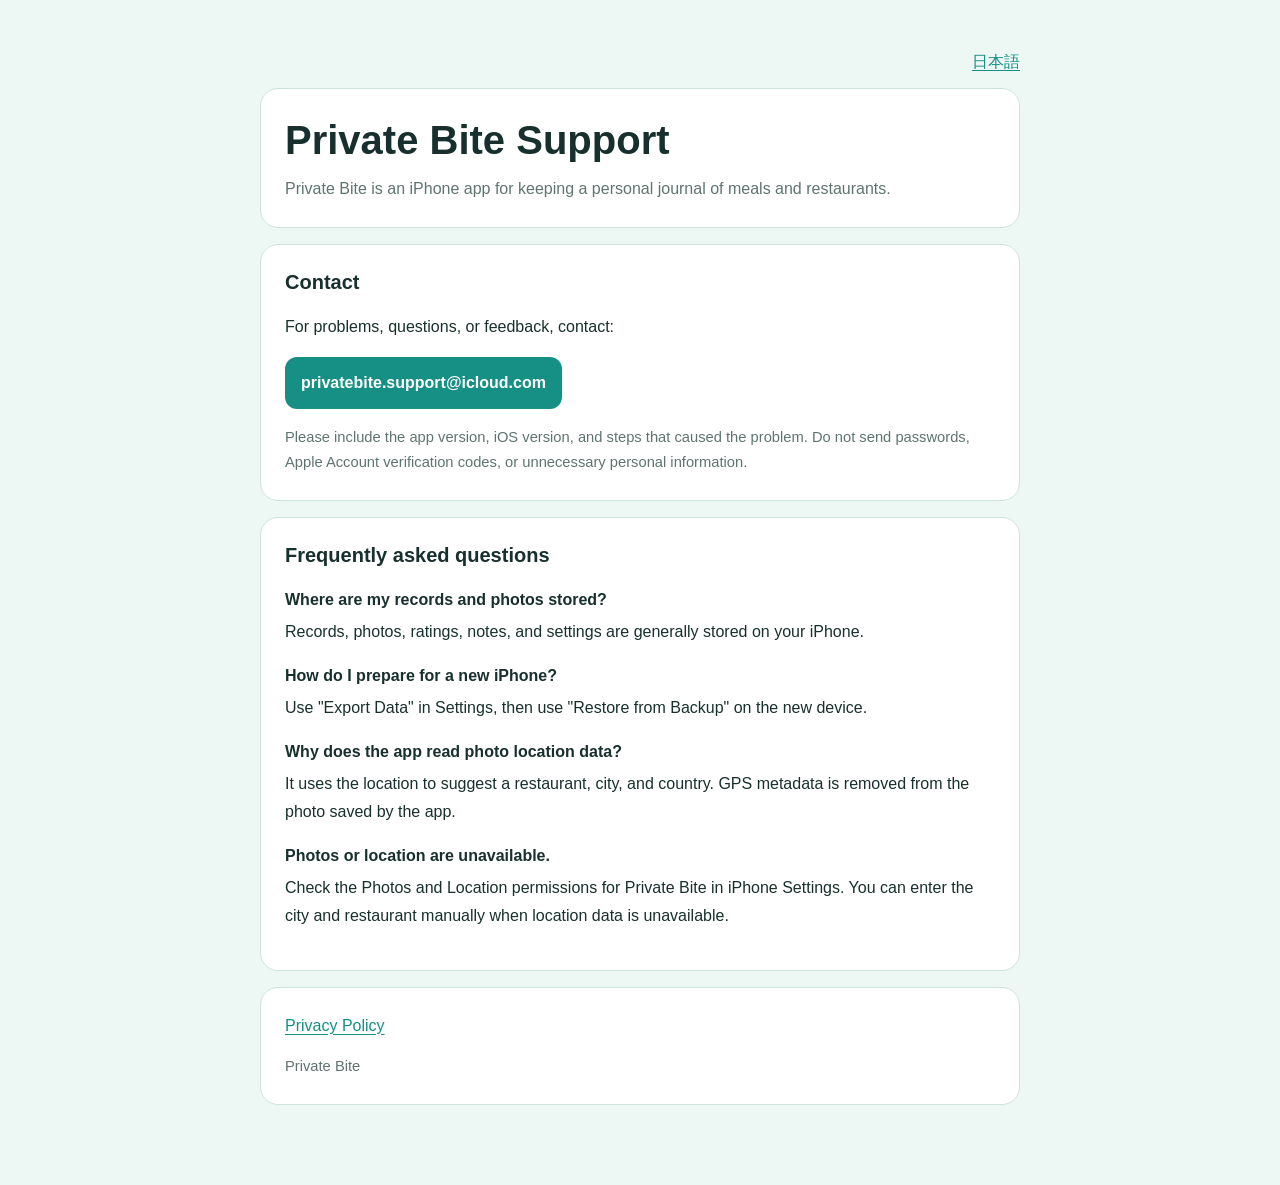
==== en/index.html @ 8dda715b "feat: add English support and privacy pages" ====
<!doctype html>
<html lang="en">
<head>
  <meta charset="utf-8">
  <meta name="viewport" content="width=device-width, initial-scale=1">
  <meta name="description" content="Support and contact information for Private Bite">
  <title>Private Bite Support</title>
  <link rel="stylesheet" href="../styles.css">
</head>
<body>
<main>
  <nav class="language" aria-label="Language"><a href="../" lang="ja">日本語</a></nav>
  <header>
    <h1>Private Bite Support</h1>
    <p class="lede">Private Bite is an iPhone app for keeping a personal journal of meals and restaurants.</p>
  </header>
  <section>
    <h2>Contact</h2>
    <p>For problems, questions, or feedback, contact:</p>
    <p><a class="contact" href="mailto:privatebite.support@icloud.com?subject=Private%20Bite%20Support">privatebite.support@icloud.com</a></p>
    <p class="meta">Please include the app version, iOS version, and steps that caused the problem. Do not send passwords, Apple Account verification codes, or unnecessary personal information.</p>
  </section>
  <section>
    <h2>Frequently asked questions</h2>
    <dl>
      <dt>Where are my records and photos stored?</dt>
      <dd>Records, photos, ratings, notes, and settings are generally stored on your iPhone.</dd>
      <dt>How do I prepare for a new iPhone?</dt>
      <dd>Use "Export Data" in Settings, then use "Restore from Backup" on the new device.</dd>
      <dt>Why does the app read photo location data?</dt>
      <dd>It uses the location to suggest a restaurant, city, and country. GPS metadata is removed from the photo saved by the app.</dd>
      <dt>Photos or location are unavailable.</dt>
      <dd>Check the Photos and Location permissions for Private Bite in iPhone Settings. You can enter the city and restaurant manually when location data is unavailable.</dd>
    </dl>
  </section>
  <footer>
    <a href="privacy/">Privacy Policy</a>
    <p class="meta">Private Bite</p>
  </footer>
</main>
</body>
</html>
---- styles.css ----
:root {
  color-scheme: light;
  --background: #edf7f4;
  --surface: #ffffff;
  --text: #18302d;
  --muted: #5f7471;
  --primary: #168f84;
  --border: #cfe3de;
  --focus: #005fcc;
}

* { box-sizing: border-box; }

body {
  margin: 0;
  background: var(--background);
  color: var(--text);
  font-family: -apple-system, BlinkMacSystemFont, "Segoe UI", sans-serif;
  font-size: 16px;
  line-height: 1.75;
}

main {
  width: min(760px, calc(100% - 32px));
  margin: 0 auto;
  padding: 48px 0 64px;
}

header, section, footer {
  background: var(--surface);
  border: 1px solid var(--border);
  border-radius: 18px;
  padding: 24px;
  margin-bottom: 16px;
}

h1, h2 { line-height: 1.35; }
h1 { margin: 0 0 8px; font-size: clamp(1.8rem, 5vw, 2.5rem); }
h2 { margin-top: 0; font-size: 1.25rem; }
p:last-child, ul:last-child { margin-bottom: 0; }
a { color: var(--primary); text-underline-offset: 3px; }
a:focus-visible { outline: 3px solid var(--focus); outline-offset: 3px; }
.lede { color: var(--muted); margin: 0; }
.language { text-align: right; margin-bottom: 12px; }
.contact {
  display: inline-block;
  padding: 12px 16px;
  border-radius: 12px;
  background: var(--primary);
  color: white;
  font-weight: 700;
  text-decoration: none;
  overflow-wrap: anywhere;
}
.meta { color: var(--muted); font-size: .92rem; }
dt { font-weight: 700; margin-top: 16px; }
dd { margin: 4px 0 0; }

@media (max-width: 520px) {
  main { width: min(100% - 20px, 760px); padding: 20px 0 40px; }
  header, section, footer { padding: 20px; border-radius: 14px; }
}
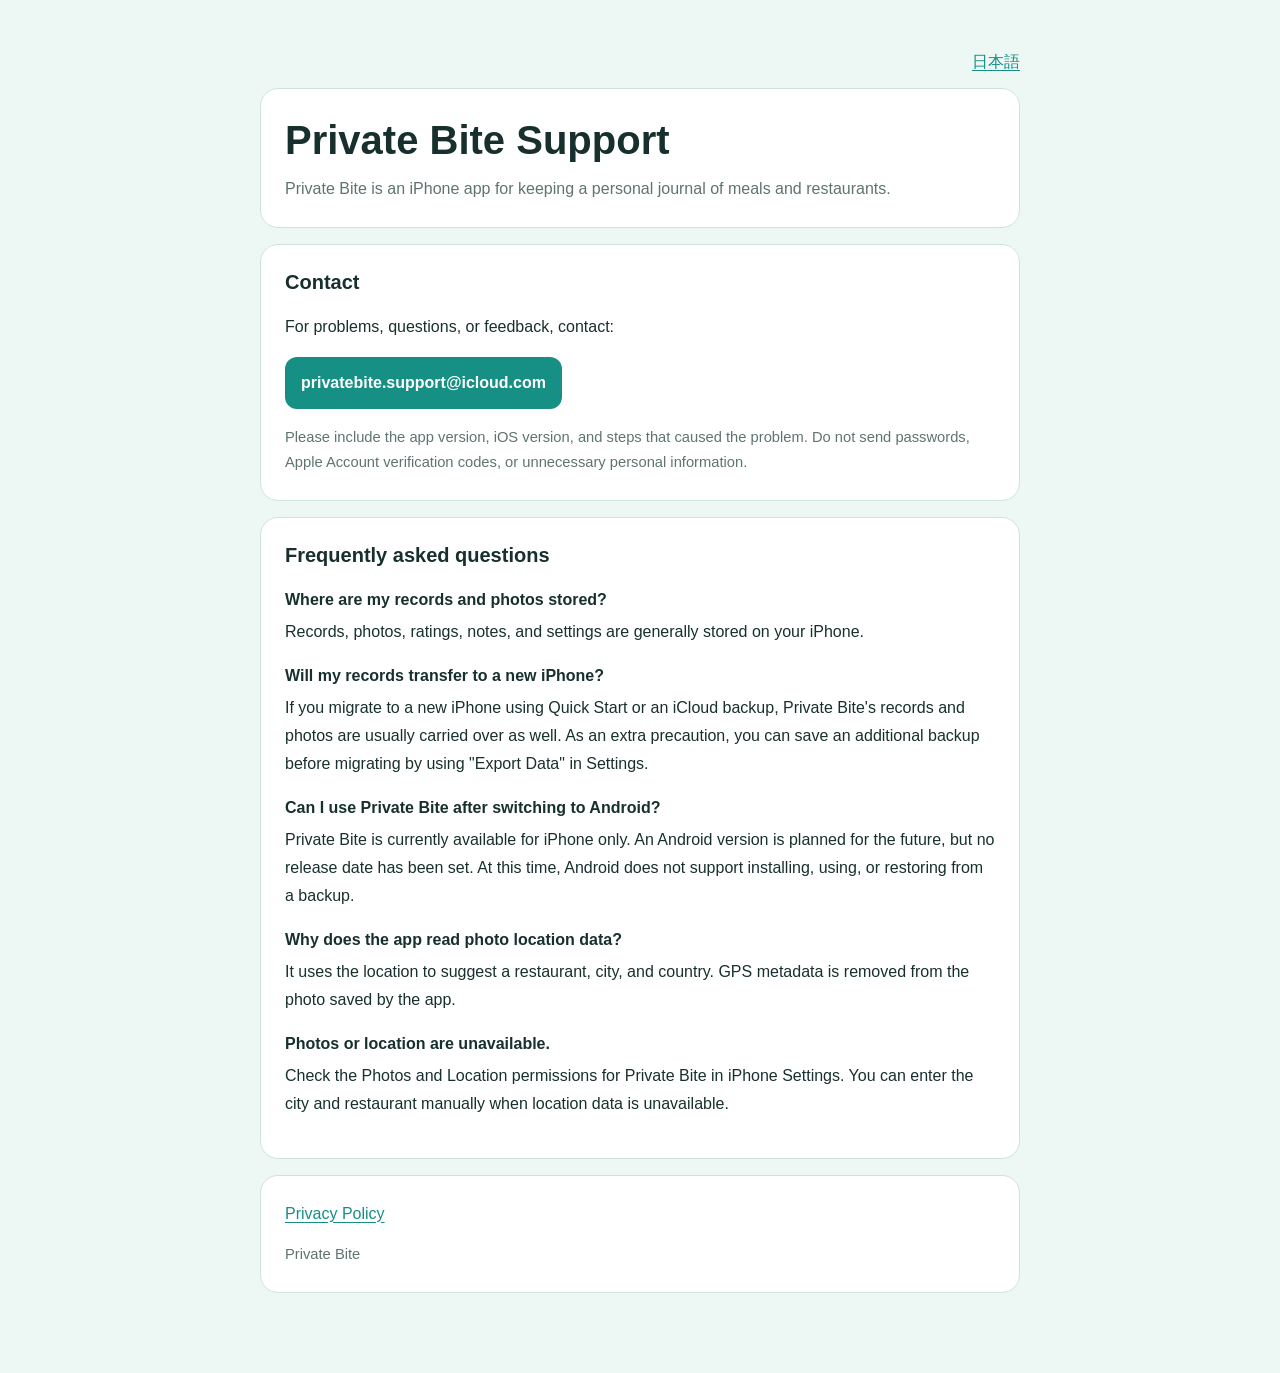
==== commit 24344a00: "fix: clarify iPhone migration and Android availability in support FAQ" ====
--- a/en/index.html
+++ b/en/index.html
@@ -25,8 +25,10 @@
     <dl>
       <dt>Where are my records and photos stored?</dt>
       <dd>Records, photos, ratings, notes, and settings are generally stored on your iPhone.</dd>
-      <dt>How do I prepare for a new iPhone?</dt>
-      <dd>Use "Export Data" in Settings, then use "Restore from Backup" on the new device.</dd>
+      <dt>Will my records transfer to a new iPhone?</dt>
+      <dd>If you migrate to a new iPhone using Quick Start or an iCloud backup, Private Bite's records and photos are usually carried over as well. As an extra precaution, you can save an additional backup before migrating by using "Export Data" in Settings.</dd>
+      <dt>Can I use Private Bite after switching to Android?</dt>
+      <dd>Private Bite is currently available for iPhone only. An Android version is planned for the future, but no release date has been set. At this time, Android does not support installing, using, or restoring from a backup.</dd>
       <dt>Why does the app read photo location data?</dt>
       <dd>It uses the location to suggest a restaurant, city, and country. GPS metadata is removed from the photo saved by the app.</dd>
       <dt>Photos or location are unavailable.</dt>
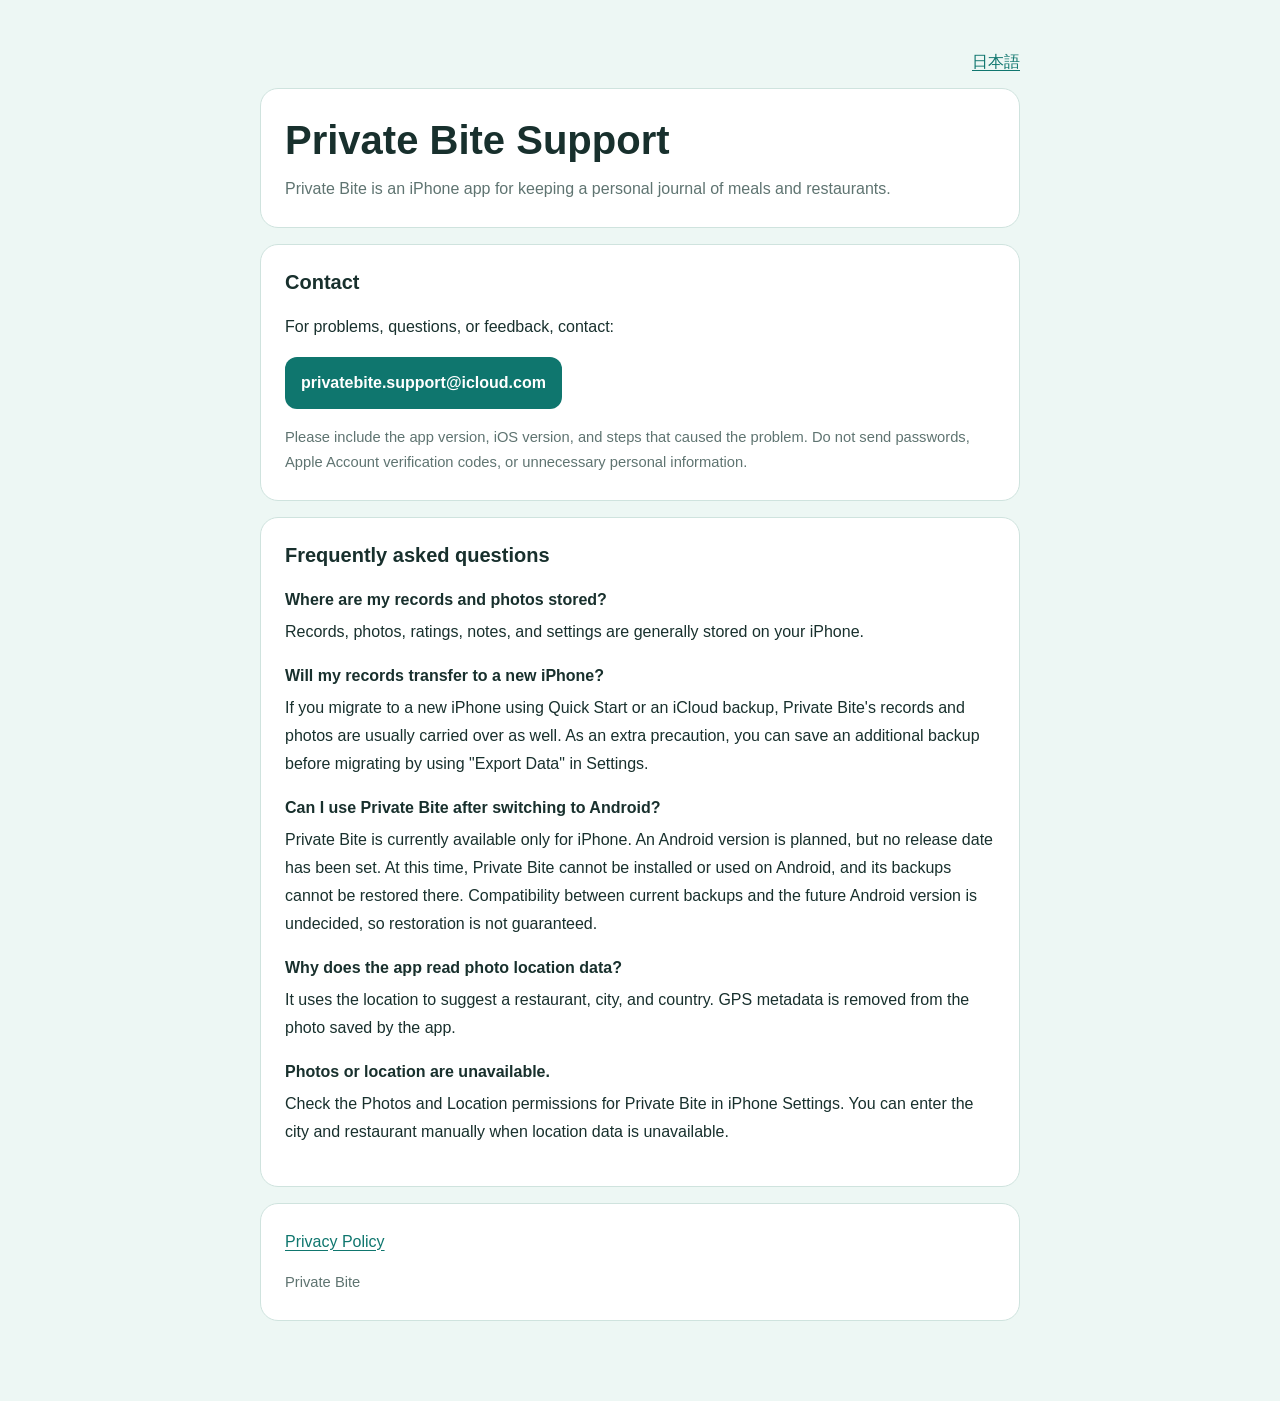
==== commit 06622365: "fix: state Android backup compatibility is undecided and test FAQ pairs, not page-wide words" ====
--- a/en/index.html
+++ b/en/index.html
@@ -28,7 +28,7 @@
       <dt>Will my records transfer to a new iPhone?</dt>
       <dd>If you migrate to a new iPhone using Quick Start or an iCloud backup, Private Bite's records and photos are usually carried over as well. As an extra precaution, you can save an additional backup before migrating by using "Export Data" in Settings.</dd>
       <dt>Can I use Private Bite after switching to Android?</dt>
-      <dd>Private Bite is currently available for iPhone only. An Android version is planned for the future, but no release date has been set. At this time, Android does not support installing, using, or restoring from a backup.</dd>
+      <dd>Private Bite is currently available only for iPhone. An Android version is planned, but no release date has been set. At this time, Private Bite cannot be installed or used on Android, and its backups cannot be restored there. Compatibility between current backups and the future Android version is undecided, so restoration is not guaranteed.</dd>
       <dt>Why does the app read photo location data?</dt>
       <dd>It uses the location to suggest a restaurant, city, and country. GPS metadata is removed from the photo saved by the app.</dd>
       <dt>Photos or location are unavailable.</dt>
--- a/styles.css
+++ b/styles.css
@@ -4,7 +4,7 @@
   --surface: #ffffff;
   --text: #18302d;
   --muted: #5f7471;
-  --primary: #168f84;
+  --primary: #0f766e;
   --border: #cfe3de;
   --focus: #005fcc;
 }
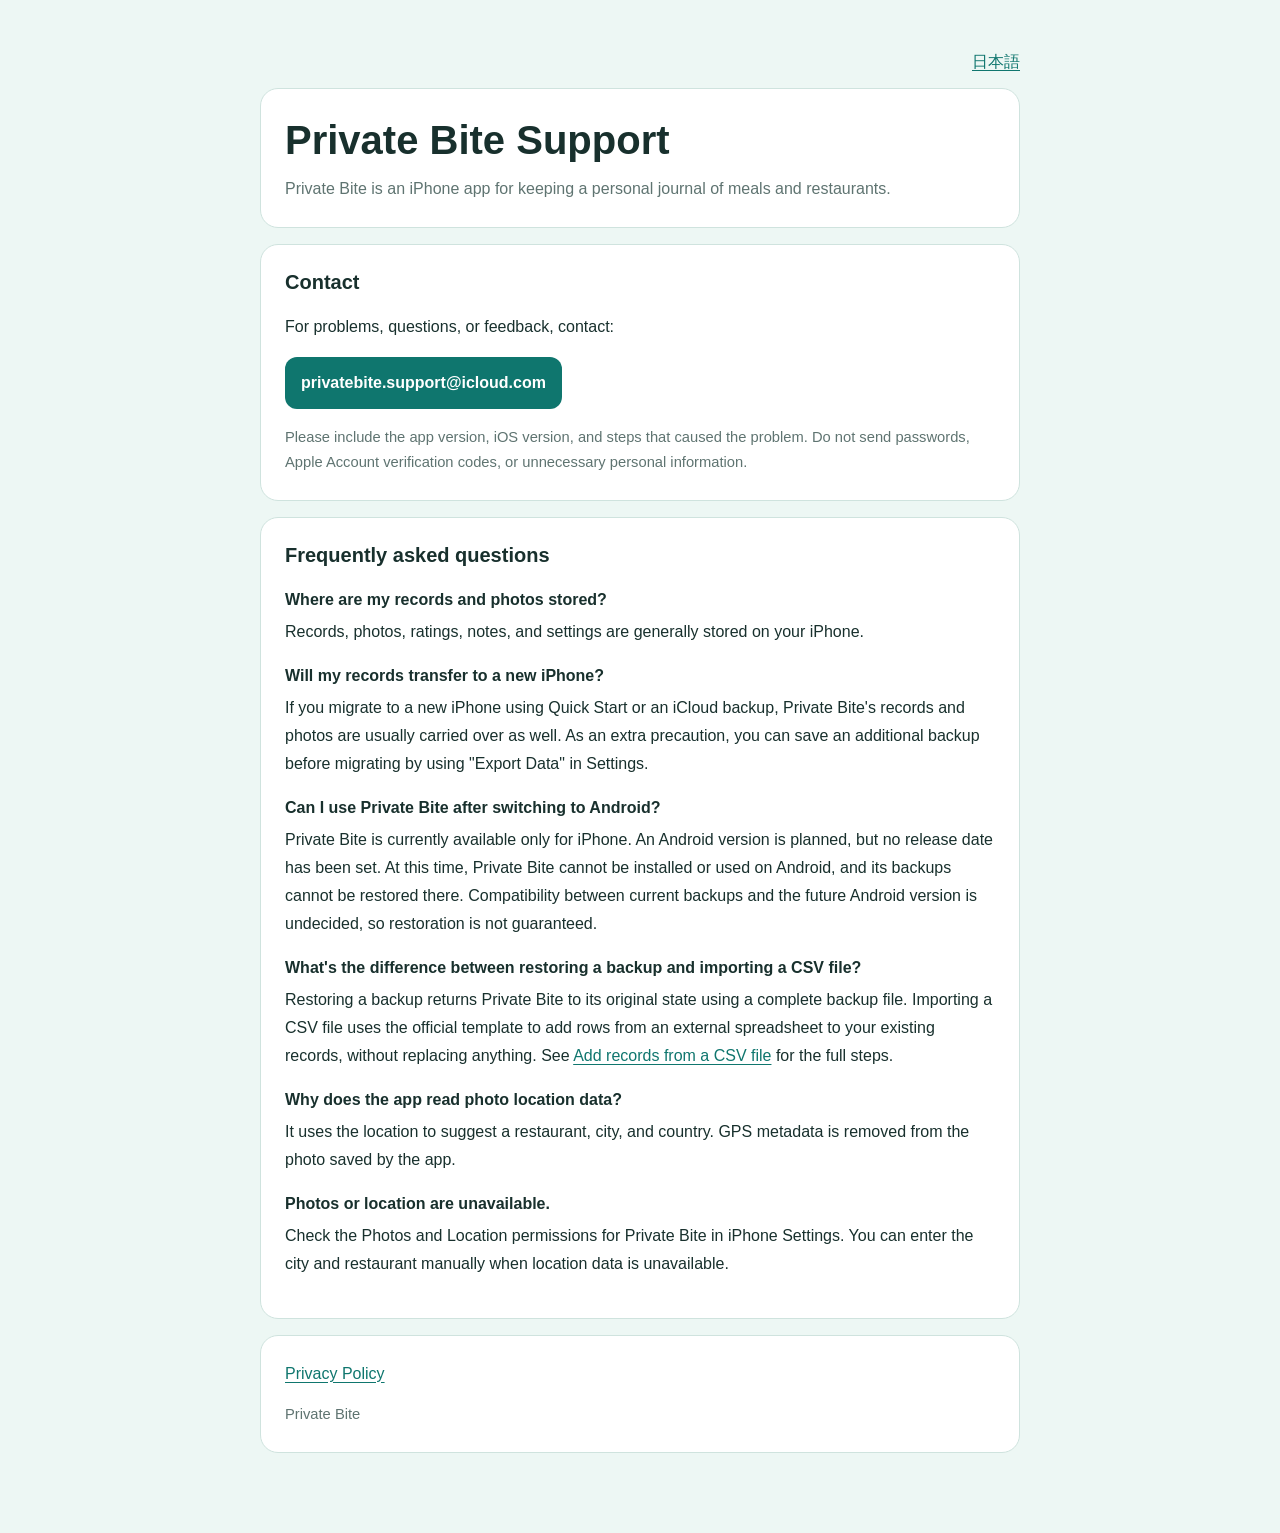
==== commit b4fc841f: "docs: link CSV import support and privacy details" ====
--- a/en/index.html
+++ b/en/index.html
@@ -29,6 +29,8 @@
       <dd>If you migrate to a new iPhone using Quick Start or an iCloud backup, Private Bite's records and photos are usually carried over as well. As an extra precaution, you can save an additional backup before migrating by using "Export Data" in Settings.</dd>
       <dt>Can I use Private Bite after switching to Android?</dt>
       <dd>Private Bite is currently available only for iPhone. An Android version is planned, but no release date has been set. At this time, Private Bite cannot be installed or used on Android, and its backups cannot be restored there. Compatibility between current backups and the future Android version is undecided, so restoration is not guaranteed.</dd>
+      <dt>What's the difference between restoring a backup and importing a CSV file?</dt>
+      <dd>Restoring a backup returns Private Bite to its original state using a complete backup file. Importing a CSV file uses the official template to add rows from an external spreadsheet to your existing records, without replacing anything. See <a href="import/">Add records from a CSV file</a> for the full steps.</dd>
       <dt>Why does the app read photo location data?</dt>
       <dd>It uses the location to suggest a restaurant, city, and country. GPS metadata is removed from the photo saved by the app.</dd>
       <dt>Photos or location are unavailable.</dt>
--- a/styles.css
+++ b/styles.css
@@ -56,7 +56,15 @@
 dt { font-weight: 700; margin-top: 16px; }
 dd { margin: 4px 0 0; }
 
+.table-scroll { overflow-x: auto; margin: 16px 0; }
+table { border-collapse: collapse; width: 100%; min-width: 640px; font-size: .92rem; }
+th, td { border: 1px solid var(--border); padding: 8px 10px; text-align: left; vertical-align: top; }
+th { background: var(--background); color: var(--text); font-weight: 700; white-space: nowrap; }
+td { color: var(--text); }
+
 @media (max-width: 520px) {
   main { width: min(100% - 20px, 760px); padding: 20px 0 40px; }
   header, section, footer { padding: 20px; border-radius: 14px; }
+  table { min-width: 560px; font-size: .85rem; }
+  th, td { padding: 6px 8px; }
 }
